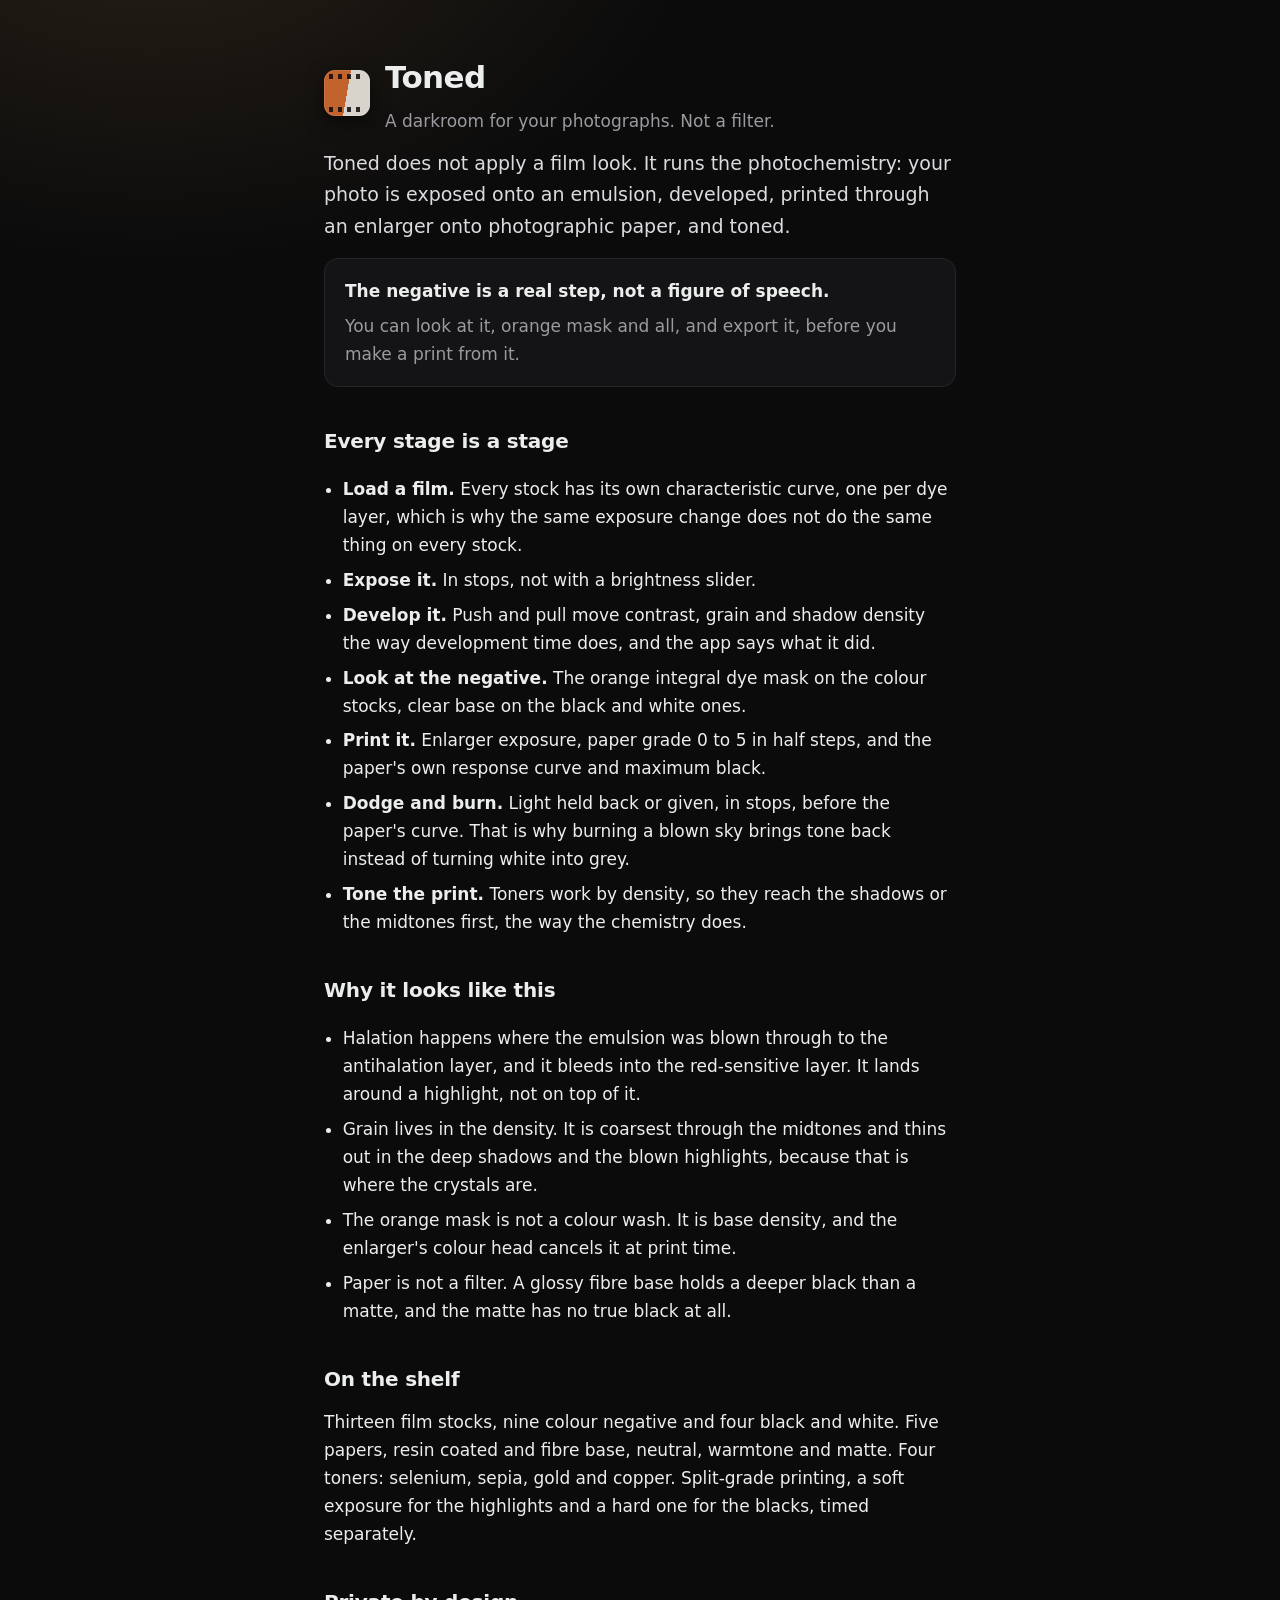
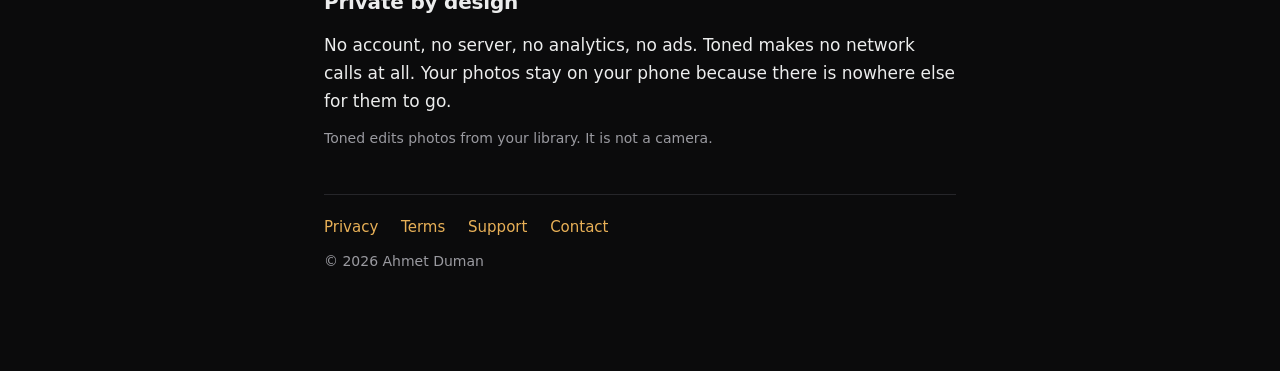
==== index.html @ 908f9905 "Toned site: landing, privacy, support, terms Static pages for the App Store listing's required URLs," ====
<!doctype html>
<html lang="en">
<head>
<meta charset="utf-8">
<meta name="viewport" content="width=device-width, initial-scale=1">
<title>Toned - a darkroom for your photographs</title>
<meta name="description" content="Toned runs the photochemistry. Your photo is exposed onto film, developed, printed through an enlarger onto paper, and toned. The negative is a real step you can look at. Runs entirely on your iPhone.">
<link rel="stylesheet" href="style.css">
</head>
<body>
<div class="wrap">
  <header>
    <div class="mark" aria-hidden="true"></div>
    <div>
      <h1>Toned</h1>
      <p class="tag">A darkroom for your photographs. Not a filter.</p>
    </div>
  </header>

  <p class="lede">Toned does not apply a film look. It runs the photochemistry: your photo is exposed
  onto an emulsion, developed, printed through an enlarger onto photographic paper, and toned.</p>

  <div class="card">
    <strong>The negative is a real step, not a figure of speech.</strong>
    <p>You can look at it, orange mask and all, and export it, before you make a print from it.</p>
  </div>

  <h2>Every stage is a stage</h2>
  <ul>
    <li><strong>Load a film.</strong> Every stock has its own characteristic curve, one per dye layer,
        which is why the same exposure change does not do the same thing on every stock.</li>
    <li><strong>Expose it.</strong> In stops, not with a brightness slider.</li>
    <li><strong>Develop it.</strong> Push and pull move contrast, grain and shadow density the way
        development time does, and the app says what it did.</li>
    <li><strong>Look at the negative.</strong> The orange integral dye mask on the colour stocks,
        clear base on the black and white ones.</li>
    <li><strong>Print it.</strong> Enlarger exposure, paper grade 0 to 5 in half steps, and the
        paper's own response curve and maximum black.</li>
    <li><strong>Dodge and burn.</strong> Light held back or given, in stops, before the paper's curve.
        That is why burning a blown sky brings tone back instead of turning white into grey.</li>
    <li><strong>Tone the print.</strong> Toners work by density, so they reach the shadows or the
        midtones first, the way the chemistry does.</li>
  </ul>

  <h2>Why it looks like this</h2>
  <ul>
    <li>Halation happens where the emulsion was blown through to the antihalation layer, and it bleeds
        into the red-sensitive layer. It lands around a highlight, not on top of it.</li>
    <li>Grain lives in the density. It is coarsest through the midtones and thins out in the deep
        shadows and the blown highlights, because that is where the crystals are.</li>
    <li>The orange mask is not a colour wash. It is base density, and the enlarger's colour head
        cancels it at print time.</li>
    <li>Paper is not a filter. A glossy fibre base holds a deeper black than a matte, and the matte
        has no true black at all.</li>
  </ul>

  <h2>On the shelf</h2>
  <p>Thirteen film stocks, nine colour negative and four black and white. Five papers, resin coated and
  fibre base, neutral, warmtone and matte. Four toners: selenium, sepia, gold and copper. Split-grade
  printing, a soft exposure for the highlights and a hard one for the blacks, timed separately.</p>

  <h2>Private by design</h2>
  <p>No account, no server, no analytics, no ads. Toned makes no network calls at all. Your photos stay
  on your phone because there is nowhere else for them to go.</p>

  <p class="muted">Toned edits photos from your library. It is not a camera.</p>

  <nav>
    <a href="privacy.html">Privacy</a>
    <a href="terms.html">Terms</a>
    <a href="support.html">Support</a>
    <a href="mailto:membrain.app@gmail.com">Contact</a>
  </nav>
  <p class="muted">&copy; 2026 Ahmet Duman</p>
</div>
</body>
</html>
---- style.css ----
/* Toned. The palette is the app's own: near-black card, safelight amber, warm paper for the
   surfaces that stand for a print. Anything else would make the site and the product look like
   two different things. */
:root{
  --ink:#0b0b0c; --raise:#141416; --line:#26262a;
  --text:#eceded; --soft:#9a9aa0;
  --amber:#e8b057; --paper:#f2eee6;
}
*{box-sizing:border-box}
html{-webkit-text-size-adjust:100%}
body{
  margin:0;background:var(--ink);color:var(--text);
  font:17px/1.65 -apple-system,BlinkMacSystemFont,"SF Pro Text",system-ui,Segoe UI,Roboto,sans-serif;
  /* One dim lamp, high and left, falling off into nothing. */
  background-image:radial-gradient(900px 620px at 12% -6%, rgba(232,176,87,.13), transparent 62%);
  background-repeat:no-repeat;
}
.wrap{max-width:680px;margin:0 auto;padding:52px 24px 88px}
header{display:flex;align-items:center;gap:15px;margin-bottom:10px}
/* The mark is the product in one glyph: a frame that is orange-masked negative on one side and
   printed on the other. */
.mark{width:46px;height:46px;border-radius:11px;flex:none;position:relative;overflow:hidden;
  background:linear-gradient(100deg,#c2622c 0 50%,#d8d4cc 50% 100%);
  box-shadow:0 0 0 1px rgba(255,255,255,.10) inset,0 6px 18px rgba(0,0,0,.55)}
.mark:before,.mark:after{content:"";position:absolute;left:5px;right:5px;height:5px;
  background:repeating-linear-gradient(90deg,rgba(11,11,12,.85) 0 4px,transparent 4px 9px)}
.mark:before{top:4px} .mark:after{bottom:4px}
h1{font-size:31px;margin:0;letter-spacing:-.02em}
h2{font-size:20px;margin:38px 0 10px;letter-spacing:-.01em}
.tag{color:var(--soft);margin:.2em 0 0}
p{margin:.7em 0}
a{color:var(--amber);text-decoration:none}
a:hover{text-decoration:underline}
.lede{font-size:19px;color:#dcdce0}
.card{background:var(--raise);border:1px solid var(--line);border-radius:14px;padding:18px 20px;margin:16px 0}
.card strong{display:block;margin-bottom:.25em}
.card p{margin:.4em 0 0;color:var(--soft)}
ul{padding-left:1.1em}
li{margin:.4em 0}
small,.muted{color:var(--soft);font-size:14px}
.kicker{font:600 13px/1.4 ui-monospace,SFMono-Regular,Menlo,monospace;letter-spacing:.16em;
  text-transform:uppercase;color:var(--soft);margin:0 0 6px}
nav{margin-top:44px;padding-top:20px;border-top:1px solid var(--line);font-size:15px}
nav a{margin-right:18px}
hr{border:none;border-top:1px solid var(--line);margin:28px 0}
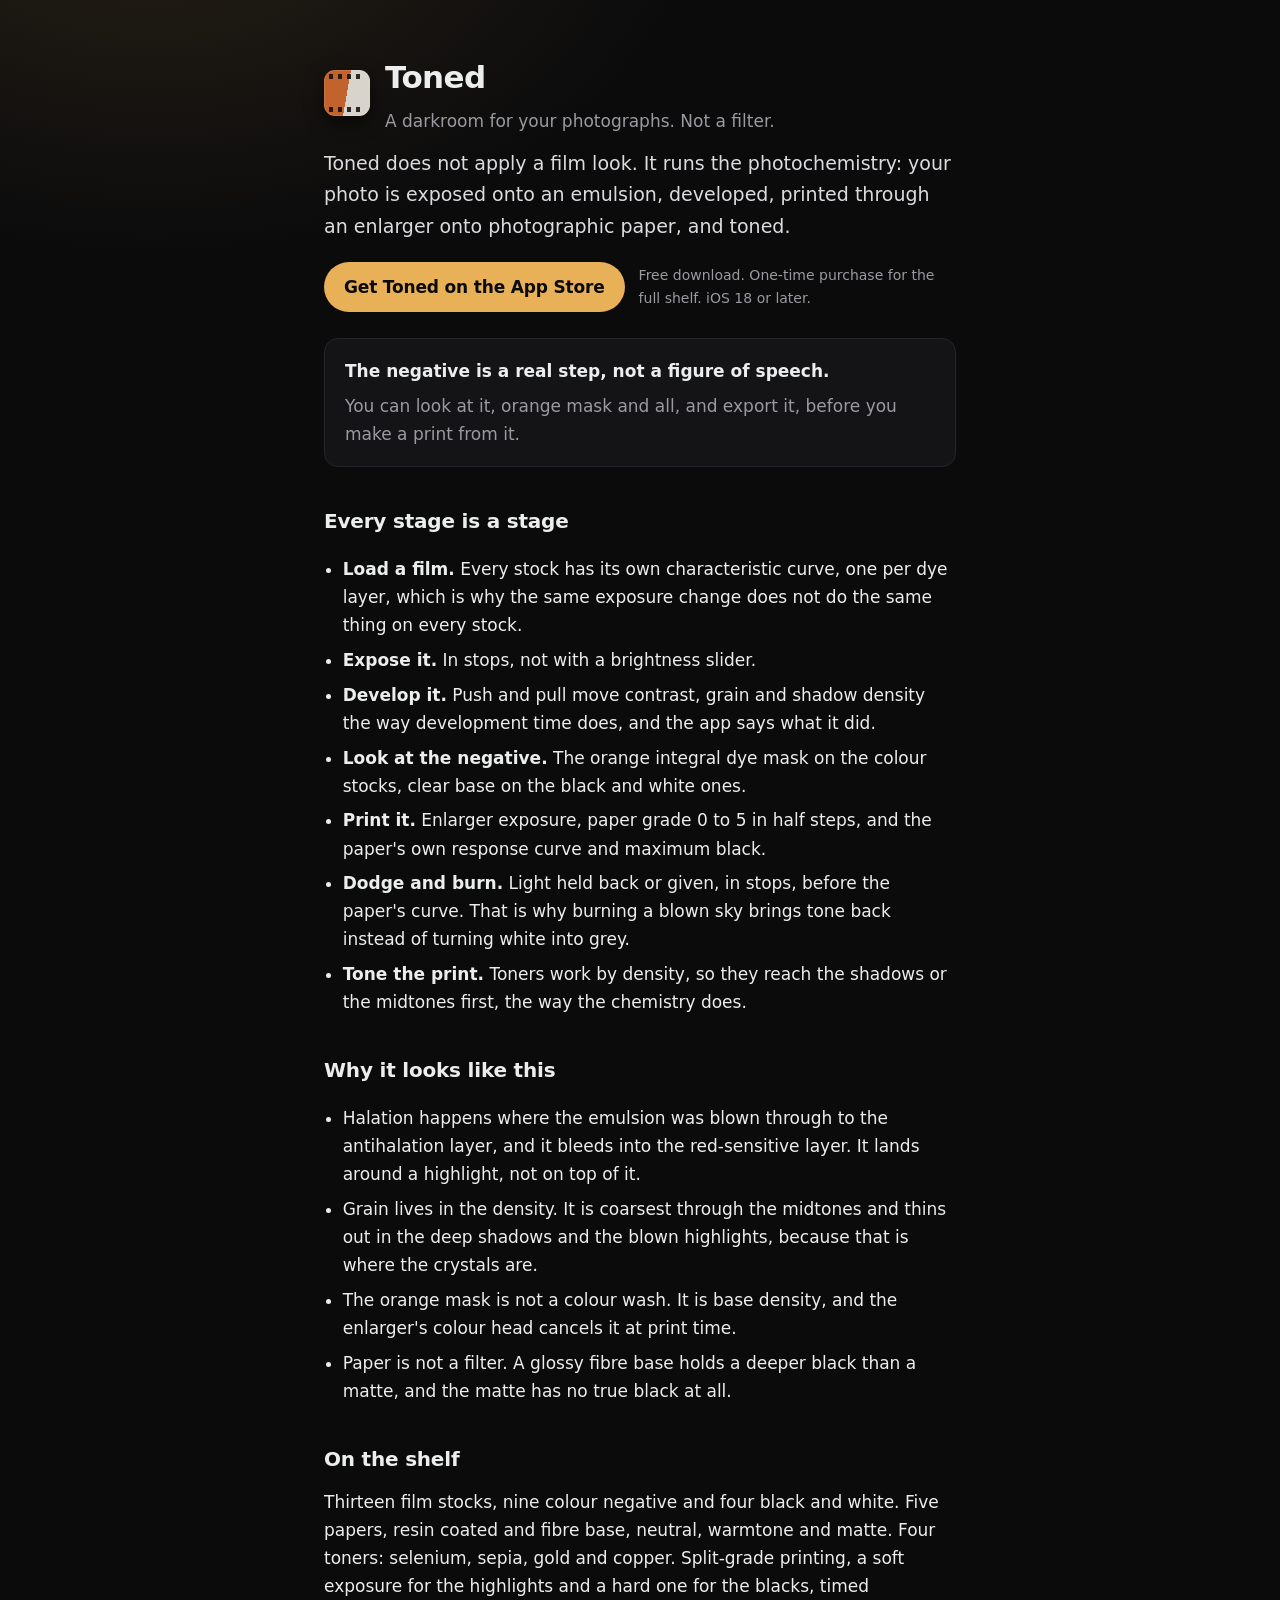
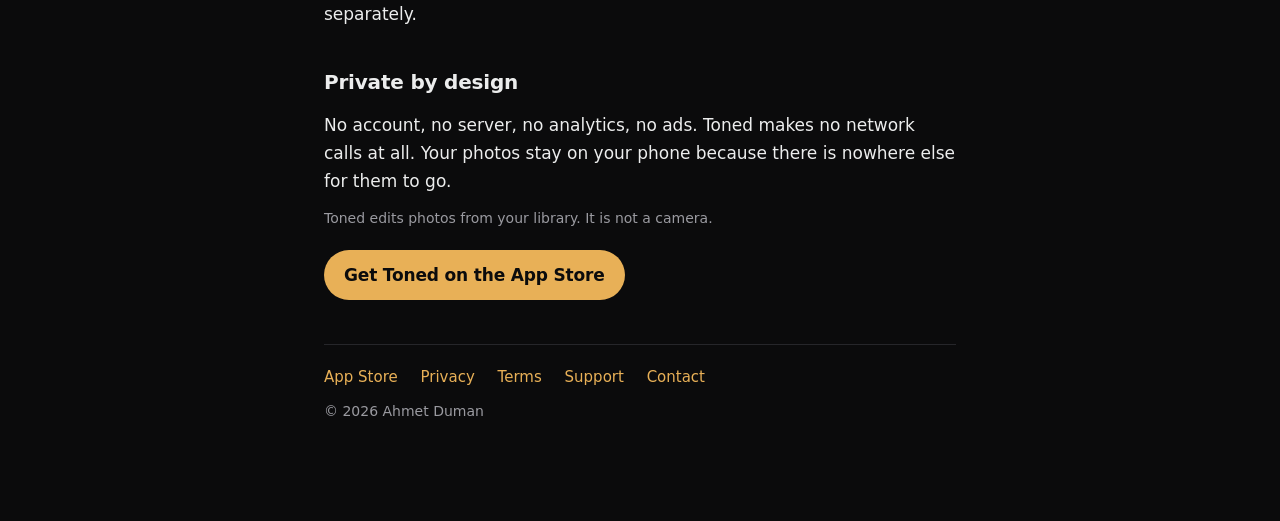
==== commit dea066c9: "Landing page: App Store link and download button The page described the app with no way to get it. O" ====
--- a/index.html
+++ b/index.html
@@ -19,6 +19,11 @@
 
   <p class="lede">Toned does not apply a film look. It runs the photochemistry: your photo is exposed
   onto an emulsion, developed, printed through an enlarger onto photographic paper, and toned.</p>
+
+  <p class="cta">
+    <a class="store-btn" href="https://apps.apple.com/app/id6799706160">Get Toned on the App Store</a>
+    <span class="muted">Free download. One-time purchase for the full shelf. iOS 18 or later.</span>
+  </p>
 
   <div class="card">
     <strong>The negative is a real step, not a figure of speech.</strong>
@@ -65,7 +70,12 @@
 
   <p class="muted">Toned edits photos from your library. It is not a camera.</p>
 
+  <p class="cta">
+    <a class="store-btn" href="https://apps.apple.com/app/id6799706160">Get Toned on the App Store</a>
+  </p>
+
   <nav>
+    <a href="https://apps.apple.com/app/id6799706160">App Store</a>
     <a href="privacy.html">Privacy</a>
     <a href="terms.html">Terms</a>
     <a href="support.html">Support</a>
--- a/style.css
+++ b/style.css
@@ -40,6 +40,12 @@
 small,.muted{color:var(--soft);font-size:14px}
 .kicker{font:600 13px/1.4 ui-monospace,SFMono-Regular,Menlo,monospace;letter-spacing:.16em;
   text-transform:uppercase;color:var(--soft);margin:0 0 6px}
+/* The one thing the page asks of a visitor. Amber on ink, like the button in the app. */
+.cta{margin:20px 0 26px;display:flex;align-items:center;gap:14px;flex-wrap:wrap}
+.store-btn{display:inline-block;background:var(--amber);color:var(--ink);font-weight:600;
+  padding:11px 20px;border-radius:999px;letter-spacing:-.01em}
+.store-btn:hover{text-decoration:none;filter:brightness(1.07)}
+.cta .muted{flex:1;min-width:200px}
 nav{margin-top:44px;padding-top:20px;border-top:1px solid var(--line);font-size:15px}
 nav a{margin-right:18px}
 hr{border:none;border-top:1px solid var(--line);margin:28px 0}
